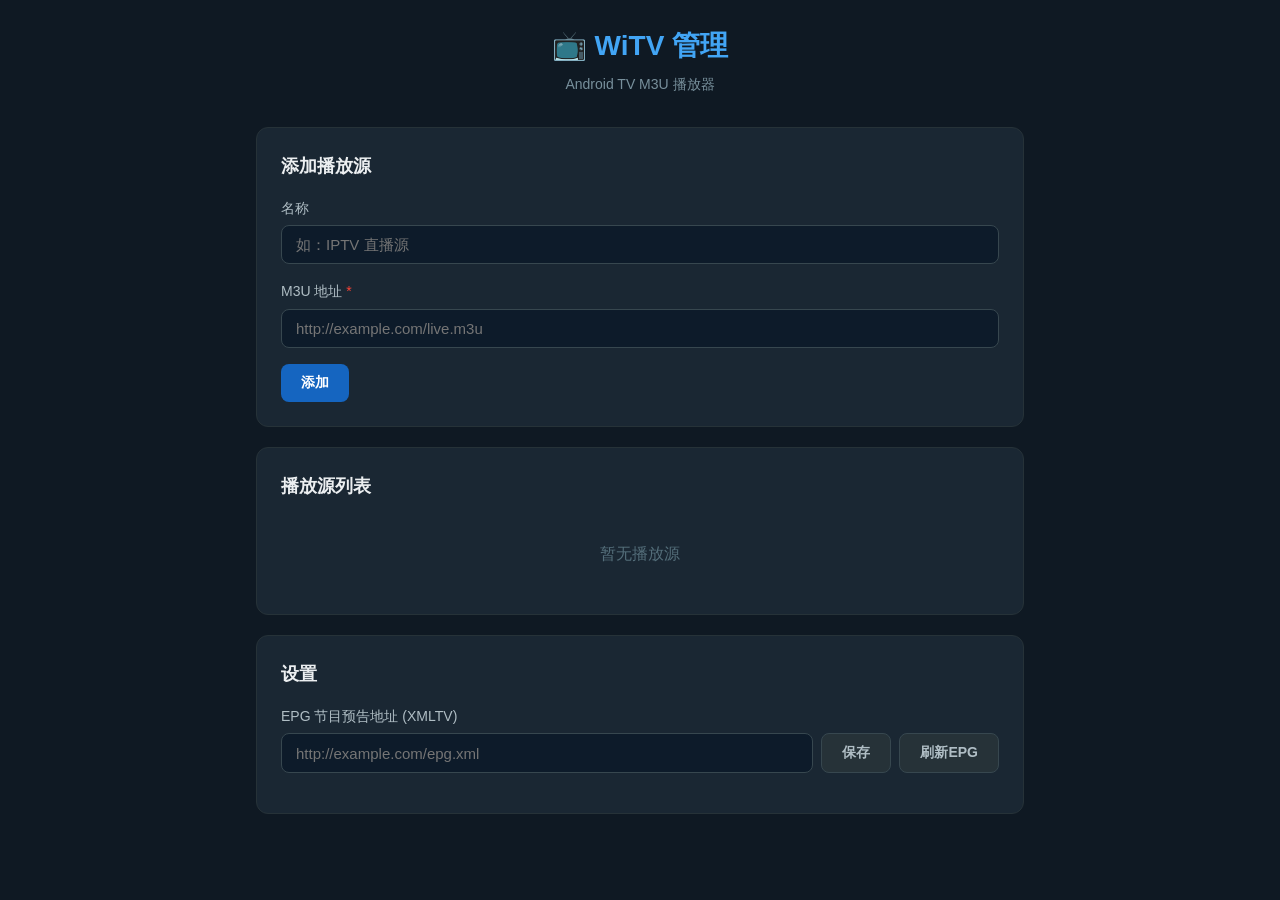
==== app/src/main/assets/web/index.html @ b11d6457 "project init" ====
<!DOCTYPE html>
<html lang="zh-CN">
<head>
    <meta charset="UTF-8">
    <meta name="viewport" content="width=device-width, initial-scale=1.0">
    <title>WiTV 管理</title>
    <link rel="stylesheet" href="style.css">
</head>
<body>
    <div class="container">
        <header>
            <h1>📺 WiTV 管理</h1>
            <p class="subtitle">Android TV M3U 播放器</p>
        </header>

        <!-- Add Source -->
        <section class="card">
            <h2>添加播放源</h2>
            <form id="addSourceForm">
                <div class="form-group">
                    <label for="sourceName">名称</label>
                    <input type="text" id="sourceName" placeholder="如：IPTV 直播源">
                </div>
                <div class="form-group">
                    <label for="sourceUrl">M3U 地址 <span class="required">*</span></label>
                    <input type="url" id="sourceUrl" placeholder="http://example.com/live.m3u" required>
                </div>
                <button type="submit" class="btn btn-primary">添加</button>
            </form>
        </section>

        <!-- Source List -->
        <section class="card">
            <h2>播放源列表</h2>
            <div id="sourceList" class="source-list">
                <p class="empty-hint">暂无播放源</p>
            </div>
        </section>

        <!-- Channel Preview -->
        <section class="card" id="channelSection" style="display:none">
            <h2>频道列表 <span id="channelCount" class="badge"></span></h2>
            <div id="channelGroups" class="channel-groups"></div>
        </section>

        <!-- Settings -->
        <section class="card">
            <h2>设置</h2>
            <div class="form-group">
                <label for="epgUrl">EPG 节目预告地址 (XMLTV)</label>
                <div class="input-row">
                    <input type="url" id="epgUrl" placeholder="http://example.com/epg.xml">
                    <button class="btn btn-secondary" onclick="saveSettings()">保存</button>
                    <button class="btn btn-secondary" onclick="reloadEpg()">刷新EPG</button>
                </div>
            </div>
        </section>
    </div>

    <div id="toast" class="toast"></div>

    <script src="app.js"></script>
</body>
</html>
---- app/src/main/assets/web/style.css ----
* {
    margin: 0;
    padding: 0;
    box-sizing: border-box;
}

body {
    font-family: -apple-system, BlinkMacSystemFont, 'Segoe UI', Roboto, 'Helvetica Neue', Arial, sans-serif;
    background: #0f1923;
    color: #e0e0e0;
    line-height: 1.6;
}

.container {
    max-width: 800px;
    margin: 0 auto;
    padding: 24px 16px;
}

header {
    text-align: center;
    margin-bottom: 32px;
}

header h1 {
    font-size: 28px;
    color: #42a5f5;
    margin-bottom: 4px;
}

.subtitle {
    color: #78909c;
    font-size: 14px;
}

.card {
    background: #1a2733;
    border-radius: 12px;
    padding: 24px;
    margin-bottom: 20px;
    border: 1px solid #263238;
}

.card h2 {
    font-size: 18px;
    margin-bottom: 16px;
    color: #eceff1;
}

.form-group {
    margin-bottom: 16px;
}

.form-group label {
    display: block;
    margin-bottom: 6px;
    font-size: 14px;
    color: #b0bec5;
}

.required {
    color: #f44336;
}

input[type="text"],
input[type="url"] {
    width: 100%;
    padding: 10px 14px;
    border: 1px solid #37474f;
    border-radius: 8px;
    background: #0d1b2a;
    color: #eceff1;
    font-size: 15px;
    outline: none;
    transition: border-color 0.2s;
}

input:focus {
    border-color: #42a5f5;
}

.input-row {
    display: flex;
    gap: 8px;
}

.input-row input {
    flex: 1;
}

.btn {
    padding: 10px 20px;
    border: none;
    border-radius: 8px;
    font-size: 14px;
    font-weight: 600;
    cursor: pointer;
    transition: all 0.2s;
    white-space: nowrap;
}

.btn-primary {
    background: #1565c0;
    color: white;
}

.btn-primary:hover {
    background: #1976d2;
}

.btn-secondary {
    background: #263238;
    color: #b0bec5;
    border: 1px solid #37474f;
}

.btn-secondary:hover {
    background: #37474f;
}

.btn-danger {
    background: transparent;
    color: #ef5350;
    border: 1px solid #ef5350;
    padding: 6px 12px;
    font-size: 12px;
}

.btn-danger:hover {
    background: #ef5350;
    color: white;
}

.btn-sm {
    padding: 6px 12px;
    font-size: 12px;
}

.source-list {
    display: flex;
    flex-direction: column;
    gap: 12px;
}

.source-item {
    display: flex;
    align-items: center;
    justify-content: space-between;
    padding: 14px 16px;
    background: #0d1b2a;
    border-radius: 8px;
    border: 1px solid #263238;
    transition: border-color 0.2s;
}

.source-item.active {
    border-color: #4caf50;
}

.source-info {
    flex: 1;
    min-width: 0;
}

.source-name {
    font-weight: 600;
    color: #eceff1;
    margin-bottom: 2px;
}

.source-url {
    font-size: 12px;
    color: #78909c;
    word-break: break-all;
}

.source-status {
    font-size: 12px;
    padding: 2px 8px;
    border-radius: 4px;
    margin-left: 12px;
}

.status-active {
    background: #1b5e20;
    color: #81c784;
}

.source-actions {
    display: flex;
    gap: 8px;
    margin-left: 12px;
    flex-shrink: 0;
}

.empty-hint {
    text-align: center;
    color: #546e7a;
    padding: 24px;
}

.badge {
    font-size: 13px;
    font-weight: normal;
    color: #78909c;
}

.channel-groups {
    display: flex;
    flex-direction: column;
    gap: 16px;
}

.group-header {
    font-size: 15px;
    font-weight: 600;
    color: #42a5f5;
    padding-bottom: 8px;
    border-bottom: 1px solid #263238;
    cursor: pointer;
    user-select: none;
}

.group-header:hover {
    color: #64b5f6;
}

.group-channels {
    display: grid;
    grid-template-columns: repeat(auto-fill, minmax(200px, 1fr));
    gap: 8px;
    padding-top: 8px;
}

.channel-item {
    padding: 8px 12px;
    background: #0d1b2a;
    border-radius: 6px;
    font-size: 14px;
    color: #b0bec5;
    display: flex;
    align-items: center;
    gap: 8px;
}

.channel-item img {
    width: 24px;
    height: 24px;
    border-radius: 4px;
    object-fit: cover;
}

.toast {
    position: fixed;
    bottom: 24px;
    left: 50%;
    transform: translateX(-50%) translateY(100px);
    padding: 12px 24px;
    border-radius: 8px;
    font-size: 14px;
    transition: transform 0.3s;
    z-index: 100;
}

.toast.show {
    transform: translateX(-50%) translateY(0);
}

.toast.success {
    background: #1b5e20;
    color: #a5d6a7;
}

.toast.error {
    background: #b71c1c;
    color: #ef9a9a;
}

.spinner {
    display: inline-block;
    width: 16px;
    height: 16px;
    border: 2px solid #42a5f5;
    border-top-color: transparent;
    border-radius: 50%;
    animation: spin 0.8s linear infinite;
    margin-right: 8px;
    vertical-align: middle;
}

@keyframes spin {
    to { transform: rotate(360deg); }
}

@media (max-width: 600px) {
    .container {
        padding: 16px 12px;
    }
    .card {
        padding: 16px;
    }
    .source-item {
        flex-direction: column;
        align-items: flex-start;
        gap: 8px;
    }
    .source-actions {
        margin-left: 0;
    }
    .input-row {
        flex-direction: column;
    }
}
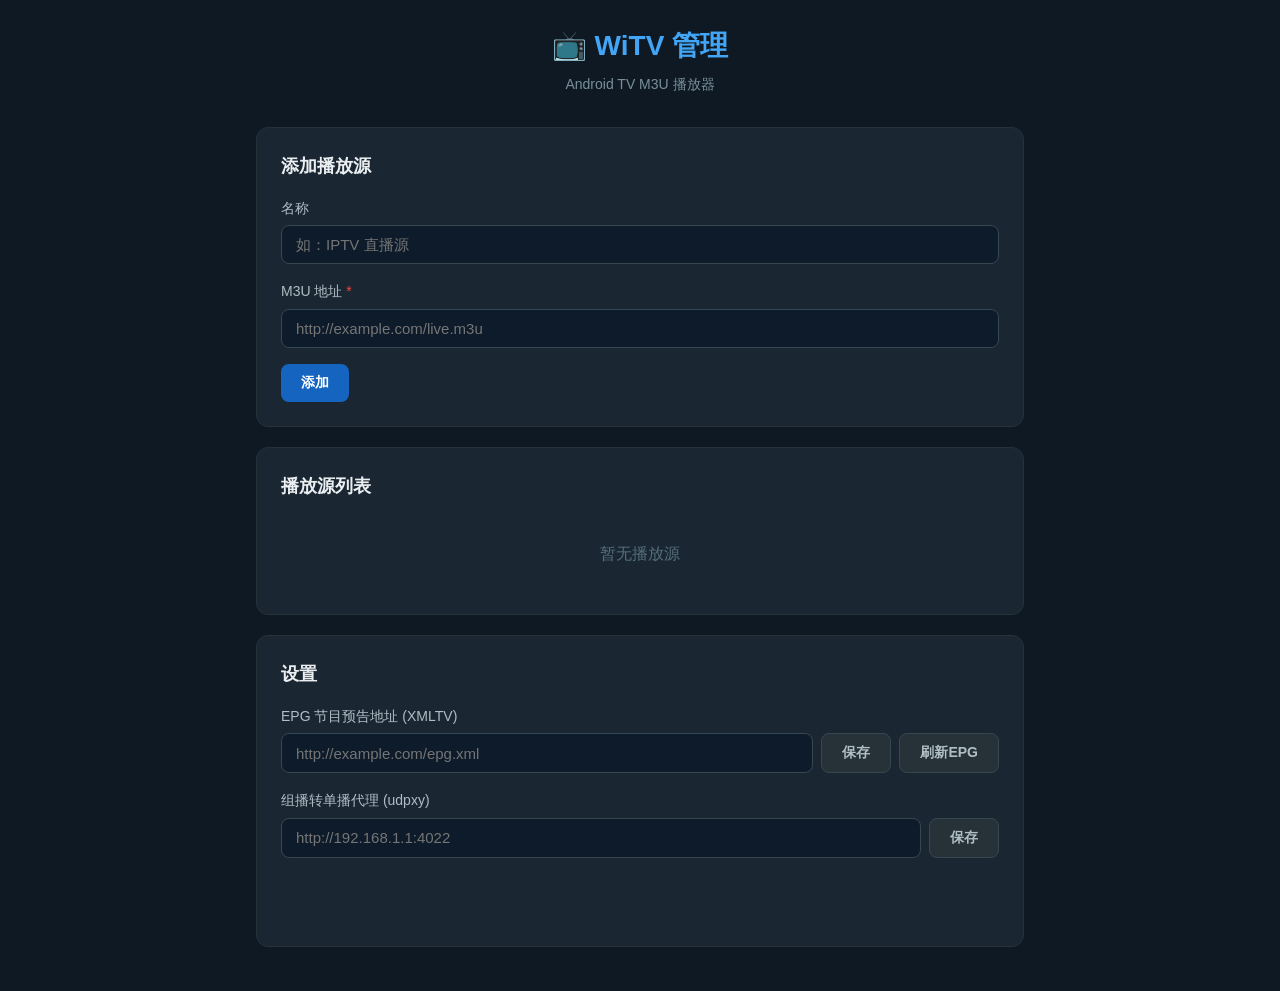
==== commit 37af29dd: "Add UDP/RTP multicast playback with FFmpeg software decoding Multicast playback - udp:// and rtp:// " ====
--- a/app/src/main/assets/web/index.html
+++ b/app/src/main/assets/web/index.html
@@ -4,13 +4,14 @@
     <meta charset="UTF-8">
     <meta name="viewport" content="width=device-width, initial-scale=1.0">
     <title>WiTV 管理</title>
+    <link rel="icon" href="/favicon.ico" type="image/x-icon">
     <link rel="stylesheet" href="style.css">
 </head>
 <body>
     <div class="container">
         <header>
             <h1>📺 WiTV 管理</h1>
-            <p class="subtitle">Android TV M3U 播放器</p>
+            <p class="subtitle">Android TV M3U 播放器 <span id="appVersion"></span></p>
         </header>
 
         <!-- Add Source -->
@@ -37,6 +38,12 @@
             </div>
         </section>
 
+        <!-- Favorites -->
+        <section class="card" id="favoriteSection" style="display:none">
+            <h2>⭐ 我的收藏 <span id="favoriteCount" class="badge"></span></h2>
+            <div id="favoriteList" class="group-channels"></div>
+        </section>
+
         <!-- Channel Preview -->
         <section class="card" id="channelSection" style="display:none">
             <h2>频道列表 <span id="channelCount" class="badge"></span></h2>
@@ -54,11 +61,29 @@
                     <button class="btn btn-secondary" onclick="reloadEpg()">刷新EPG</button>
                 </div>
             </div>
+            <div class="form-group">
+                <label for="udpxyProxyBase">组播转单播代理 (udpxy)</label>
+                <div class="input-row">
+                    <input type="url" id="udpxyProxyBase" placeholder="http://192.168.1.1:4022">
+                    <button class="btn btn-secondary" onclick="saveSettings()">保存</button>
+                </div>
+                <p class="empty-hint" id="udpxyPreview"></p>
+            </div>
         </section>
     </div>
 
     <div id="toast" class="toast"></div>
 
+    <div id="epgModal" class="modal-overlay" onclick="closeEpgModal(event)">
+        <div class="modal-content">
+            <div class="modal-header">
+                <h3 id="epgModalTitle"></h3>
+                <button class="modal-close" onclick="closeEpgModal()">&times;</button>
+            </div>
+            <div id="epgModalBody" class="modal-body"></div>
+        </div>
+    </div>
+
     <script src="app.js"></script>
 </body>
 </html>
--- a/app/src/main/assets/web/style.css
+++ b/app/src/main/assets/web/style.css
@@ -241,6 +241,12 @@
     display: flex;
     align-items: center;
     gap: 8px;
+    cursor: pointer;
+    transition: background 0.2s;
+}
+
+.channel-item:hover {
+    background: #162a3a;
 }
 
 .channel-item img {
@@ -248,6 +254,27 @@
     height: 24px;
     border-radius: 4px;
     object-fit: cover;
+}
+
+.btn-fav {
+    background: none;
+    border: none;
+    font-size: 18px;
+    cursor: pointer;
+    color: #546e7a;
+    padding: 2px 6px;
+    margin-left: auto;
+    flex-shrink: 0;
+    transition: color 0.2s, transform 0.2s;
+    line-height: 1;
+}
+
+.btn-fav:hover {
+    transform: scale(1.2);
+}
+
+.btn-fav.is-fav {
+    color: #ffc107;
 }
 
 .toast {
@@ -290,6 +317,141 @@
 
 @keyframes spin {
     to { transform: rotate(360deg); }
+}
+
+.loading-state {
+    text-align: center;
+    padding: 32px;
+    color: #78909c;
+    font-size: 14px;
+}
+
+/* EPG Modal */
+.modal-overlay {
+    display: none;
+    position: fixed;
+    inset: 0;
+    background: rgba(0, 0, 0, 0.6);
+    z-index: 200;
+    align-items: center;
+    justify-content: center;
+}
+
+.modal-overlay.show {
+    display: flex;
+}
+
+.modal-content {
+    background: #1a2733;
+    border: 1px solid #37474f;
+    border-radius: 12px;
+    width: 90%;
+    max-width: 420px;
+    overflow: hidden;
+    animation: modalIn 0.2s ease-out;
+}
+
+@keyframes modalIn {
+    from { opacity: 0; transform: scale(0.95); }
+    to { opacity: 1; transform: scale(1); }
+}
+
+.modal-header {
+    display: flex;
+    align-items: center;
+    justify-content: space-between;
+    padding: 16px 20px;
+    border-bottom: 1px solid #263238;
+}
+
+.modal-header h3 {
+    font-size: 16px;
+    color: #eceff1;
+    margin: 0;
+}
+
+.modal-close {
+    background: none;
+    border: none;
+    color: #78909c;
+    font-size: 22px;
+    cursor: pointer;
+    padding: 0 4px;
+    line-height: 1;
+}
+
+.modal-close:hover {
+    color: #eceff1;
+}
+
+.modal-body {
+    padding: 16px 20px;
+    max-height: min(70vh, 520px);
+    overflow-y: auto;
+}
+
+.epg-item {
+    padding: 12px;
+    border-radius: 8px;
+    margin-bottom: 8px;
+    background: #0d1b2a;
+    display: flex;
+    flex-direction: column;
+    gap: 4px;
+}
+
+.epg-item:last-child {
+    margin-bottom: 0;
+}
+
+.epg-current {
+    border-left: 3px solid #4caf50;
+}
+
+.epg-label {
+    font-size: 11px;
+    font-weight: 600;
+    color: #78909c;
+    text-transform: uppercase;
+    letter-spacing: 0.5px;
+}
+
+.epg-current .epg-label {
+    color: #4caf50;
+}
+
+.epg-title {
+    font-size: 15px;
+    color: #eceff1;
+}
+
+.epg-time {
+    font-size: 12px;
+    color: #546e7a;
+}
+
+.epg-desc {
+    font-size: 12px;
+    color: #78909c;
+    margin-top: 6px;
+    line-height: 1.45;
+    max-height: 4.5em;
+    overflow: hidden;
+}
+
+.epg-footer {
+    font-size: 12px;
+    color: #546e7a;
+    text-align: center;
+    margin-top: 12px;
+    padding-top: 8px;
+    border-top: 1px solid #263238;
+}
+
+.epg-empty {
+    text-align: center;
+    color: #546e7a;
+    padding: 16px;
 }
 
 @media (max-width: 600px) {
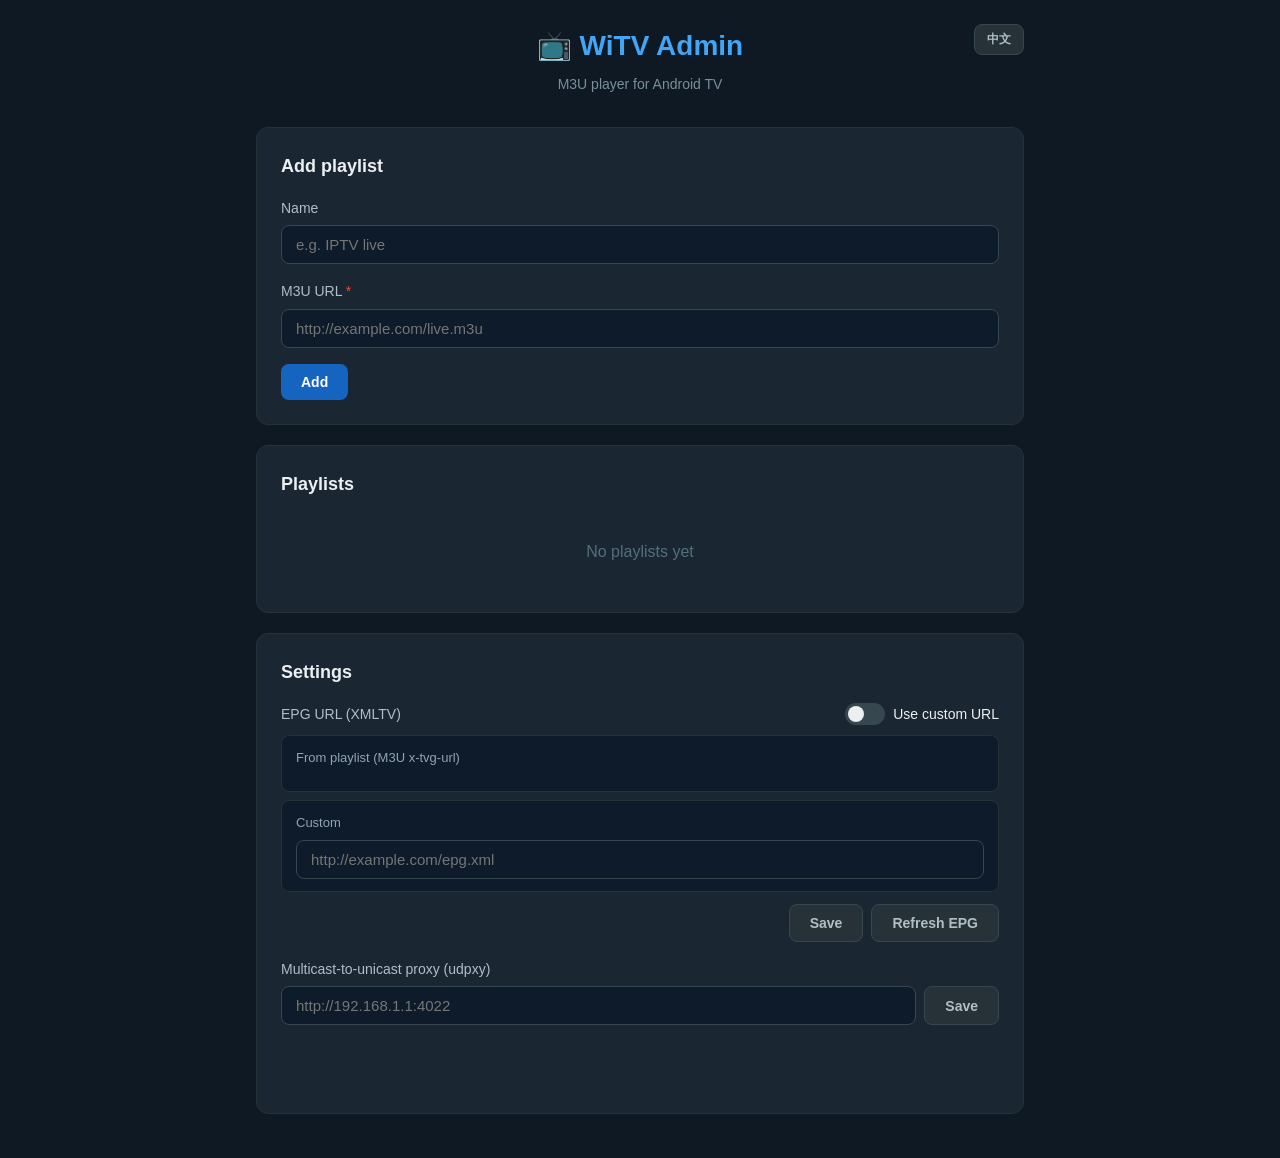
==== commit 0124a732: "Add themes, language setting, channel menu redesign and EPG fixes - Standard / TV-broadcast themes d" ====
--- a/app/src/main/assets/web/index.html
+++ b/app/src/main/assets/web/index.html
@@ -10,62 +10,84 @@
 <body>
     <div class="container">
         <header>
-            <h1>📺 WiTV 管理</h1>
-            <p class="subtitle">Android TV M3U 播放器 <span id="appVersion"></span></p>
+            <button type="button" class="btn btn-secondary btn-sm lang-toggle" onclick="toggleLang()" data-i18n="lang.toggle">English</button>
+            <h1 data-i18n="header.title">📺 WiTV 管理</h1>
+            <p class="subtitle"><span data-i18n="header.subtitle">Android TV M3U 播放器</span> <span id="appVersion"></span></p>
         </header>
 
         <!-- Add Source -->
         <section class="card">
-            <h2>添加播放源</h2>
+            <h2 data-i18n="source.add.title">添加播放源</h2>
             <form id="addSourceForm">
                 <div class="form-group">
-                    <label for="sourceName">名称</label>
-                    <input type="text" id="sourceName" placeholder="如：IPTV 直播源">
+                    <label for="sourceName" data-i18n="source.name">名称</label>
+                    <input type="text" id="sourceName" placeholder="如：IPTV 直播源" data-i18n-placeholder="source.name.placeholder">
                 </div>
                 <div class="form-group">
-                    <label for="sourceUrl">M3U 地址 <span class="required">*</span></label>
+                    <label for="sourceUrl"><span data-i18n="source.url">M3U 地址</span> <span class="required">*</span></label>
                     <input type="url" id="sourceUrl" placeholder="http://example.com/live.m3u" required>
                 </div>
-                <button type="submit" class="btn btn-primary">添加</button>
+                <button type="submit" class="btn btn-primary" data-i18n="source.add.button">添加</button>
             </form>
         </section>
 
         <!-- Source List -->
         <section class="card">
-            <h2>播放源列表</h2>
+            <h2 data-i18n="source.list.title">播放源列表</h2>
             <div id="sourceList" class="source-list">
-                <p class="empty-hint">暂无播放源</p>
+                <p class="empty-hint" data-i18n="source.empty">暂无播放源</p>
             </div>
         </section>
 
         <!-- Favorites -->
         <section class="card" id="favoriteSection" style="display:none">
-            <h2>⭐ 我的收藏 <span id="favoriteCount" class="badge"></span></h2>
+            <h2><span data-i18n="favorites.title">⭐ 我的收藏</span> <span id="favoriteCount" class="badge"></span></h2>
             <div id="favoriteList" class="group-channels"></div>
         </section>
 
         <!-- Channel Preview -->
         <section class="card" id="channelSection" style="display:none">
-            <h2>频道列表 <span id="channelCount" class="badge"></span></h2>
+            <h2><span data-i18n="channels.title">频道列表</span> <span id="channelCount" class="badge"></span></h2>
             <div id="channelGroups" class="channel-groups"></div>
         </section>
 
         <!-- Settings -->
         <section class="card">
-            <h2>设置</h2>
-            <div class="form-group">
-                <label for="epgUrl">EPG 节目预告地址 (XMLTV)</label>
-                <div class="input-row">
-                    <input type="url" id="epgUrl" placeholder="http://example.com/epg.xml">
-                    <button class="btn btn-secondary" onclick="saveSettings()">保存</button>
-                    <button class="btn btn-secondary" onclick="reloadEpg()">刷新EPG</button>
+            <h2 data-i18n="settings.title">设置</h2>
+            <div class="form-group epg-group">
+                <div class="epg-head">
+                    <span class="epg-head-title" data-i18n="settings.epg">EPG 节目预告地址 (XMLTV)</span>
+                    <label class="switch" for="useCustomEpg">
+                        <input type="checkbox" id="useCustomEpg" role="switch" onchange="onEpgSwitchChange()">
+                        <span class="switch-track" aria-hidden="true"></span>
+                        <span class="switch-label" data-i18n="settings.epg.useCustom">使用自定义地址</span>
+                    </label>
+                </div>
+                <div class="epg-option" id="epgOptionM3u">
+                    <div class="epg-option-head">
+                        <span class="epg-option-name" data-i18n="settings.epg.m3u">直播源内（M3U 的 x-tvg-url）</span>
+                        <span class="epg-active-tag" data-i18n="settings.epg.inUse">使用中</span>
+                    </div>
+                    <div class="epg-readonly" id="m3uEpgUrl"></div>
+                </div>
+                <div class="epg-option" id="epgOptionCustom">
+                    <div class="epg-option-head">
+                        <label class="epg-option-name" for="customEpgUrl" data-i18n="settings.epg.custom">自定义</label>
+                        <span class="epg-active-tag" data-i18n="settings.epg.inUse">使用中</span>
+                    </div>
+                    <input type="url" id="customEpgUrl" placeholder="http://example.com/epg.xml">
+                </div>
+                <p class="epg-hint" id="epgEffectiveHint"></p>
+                <div class="input-row input-row-end">
+                    <button class="btn btn-secondary" onclick="saveSettings()" data-i18n="settings.save">保存</button>
+                    <button class="btn btn-secondary" onclick="reloadEpg()" data-i18n="settings.reloadEpg">刷新EPG</button>
                 </div>
             </div>
             <div class="form-group">
-                <label for="udpxyProxyBase">组播转单播代理 (udpxy)</label>
+                <label for="udpxyProxyBase" data-i18n="settings.udpxy">组播转单播代理 (udpxy)</label>
                 <div class="input-row">
                     <input type="url" id="udpxyProxyBase" placeholder="http://192.168.1.1:4022">
-                    <button class="btn btn-secondary" onclick="saveSettings()">保存</button>
+                    <button class="btn btn-secondary" onclick="saveSettings()" data-i18n="settings.save">保存</button>
                 </div>
                 <p class="empty-hint" id="udpxyPreview"></p>
             </div>
@@ -84,6 +106,7 @@
         </div>
     </div>
 
+    <script src="i18n.js"></script>
     <script src="app.js"></script>
 </body>
 </html>
--- a/app/src/main/assets/web/style.css
+++ b/app/src/main/assets/web/style.css
@@ -18,8 +18,24 @@
 }
 
 header {
+    position: relative;
     text-align: center;
     margin-bottom: 32px;
+}
+
+.lang-toggle {
+    position: absolute;
+    top: 0;
+    right: 0;
+}
+
+/* 手机宽度下标题会和右上角按钮重叠，改成单独一行靠右 */
+@media (max-width: 600px) {
+    .lang-toggle {
+        position: static;
+        display: block;
+        margin: 0 0 8px auto;
+    }
 }
 
 header h1 {
@@ -86,6 +102,141 @@
 
 .input-row input {
     flex: 1;
+}
+
+.input-row-end {
+    justify-content: flex-end;
+    margin-top: 12px;
+}
+
+/* EPG：直播源内 / 自定义两个地址并列，开关决定用哪个，实际生效的那个描蓝边、标「使用中」 */
+.epg-head {
+    display: flex;
+    align-items: center;
+    justify-content: space-between;
+    gap: 12px;
+    margin-bottom: 10px;
+    flex-wrap: wrap;
+}
+
+.epg-head-title {
+    font-size: 14px;
+    color: #b0bec5;
+}
+
+.epg-option {
+    padding: 12px 14px;
+    border: 1px solid #263238;
+    border-radius: 8px;
+    background: #0d1b2a;
+    margin-bottom: 8px;
+    transition: border-color 0.2s;
+}
+
+.epg-option.in-use {
+    border-color: #42a5f5;
+}
+
+.epg-option-head {
+    display: flex;
+    align-items: center;
+    justify-content: space-between;
+    margin-bottom: 6px;
+}
+
+.form-group .epg-option-name {
+    display: inline;
+    margin: 0;
+    font-size: 13px;
+    color: #90a4ae;
+}
+
+.epg-active-tag {
+    display: none;
+    font-size: 12px;
+    padding: 1px 8px;
+    border-radius: 4px;
+    background: #0d47a1;
+    color: #bbdefb;
+}
+
+.epg-option.in-use .epg-active-tag {
+    display: inline-block;
+}
+
+.epg-readonly {
+    font-size: 15px;
+    color: #eceff1;
+    word-break: break-all;
+    padding: 2px 0;
+}
+
+.epg-readonly.is-empty {
+    color: #546e7a;
+}
+
+.epg-hint {
+    font-size: 13px;
+    color: #ffb74d;
+    min-height: 0;
+}
+
+.epg-hint:empty {
+    display: none;
+}
+
+/* 开关：原生 checkbox 做底，键盘 / 读屏都能用 */
+.form-group label.switch {
+    display: inline-flex;
+    align-items: center;
+    gap: 8px;
+    margin: 0;
+    cursor: pointer;
+    color: #eceff1;
+    font-size: 14px;
+    user-select: none;
+}
+
+.switch input {
+    position: absolute;
+    opacity: 0;
+    width: 1px;
+    height: 1px;
+}
+
+.switch-track {
+    position: relative;
+    width: 40px;
+    height: 22px;
+    border-radius: 11px;
+    background: #37474f;
+    transition: background 0.2s;
+    flex-shrink: 0;
+}
+
+.switch-track::after {
+    content: '';
+    position: absolute;
+    top: 3px;
+    left: 3px;
+    width: 16px;
+    height: 16px;
+    border-radius: 50%;
+    background: #eceff1;
+    transition: transform 0.2s;
+}
+
+.switch input:checked + .switch-track {
+    background: #1e88e5;
+}
+
+.switch input:checked + .switch-track::after {
+    transform: translateX(18px);
+}
+
+.switch input:focus-visible + .switch-track {
+    outline: 2px solid #42a5f5;
+    outline-offset: 2px;
 }
 
 .btn {
